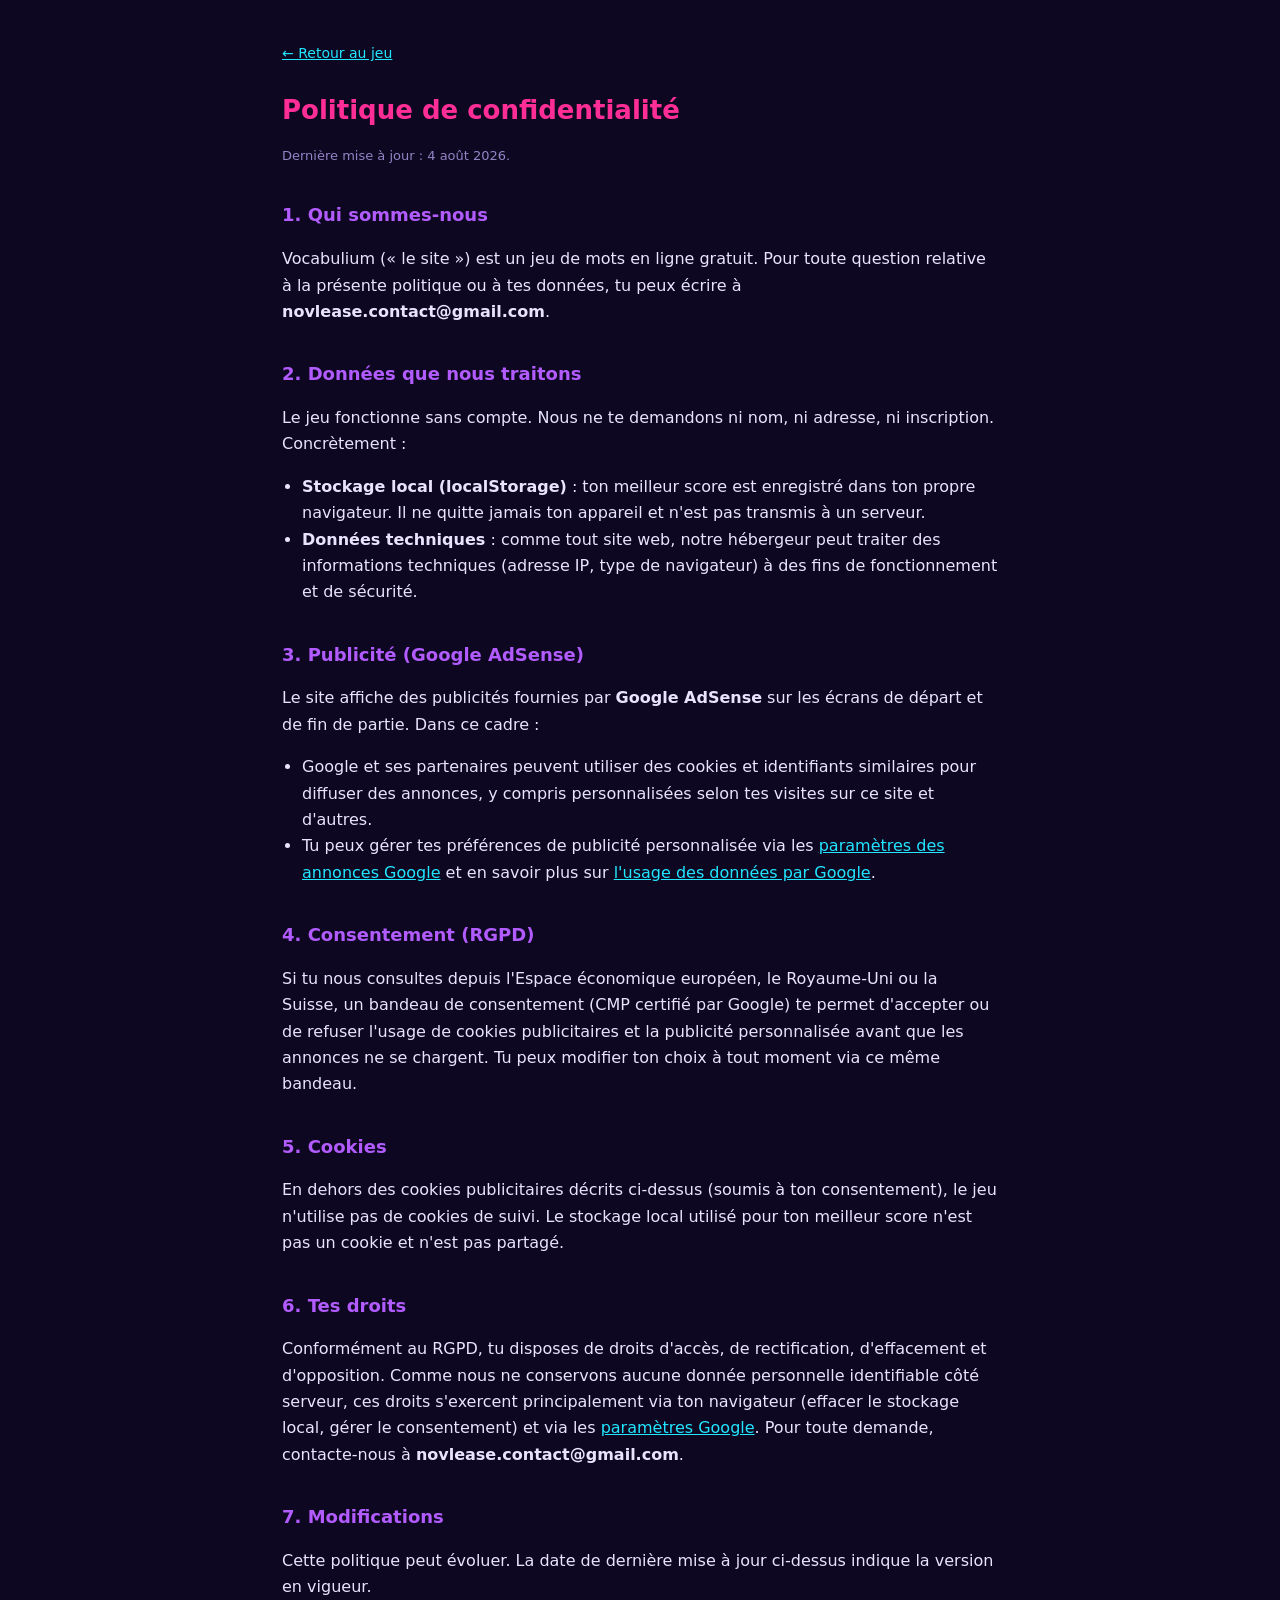
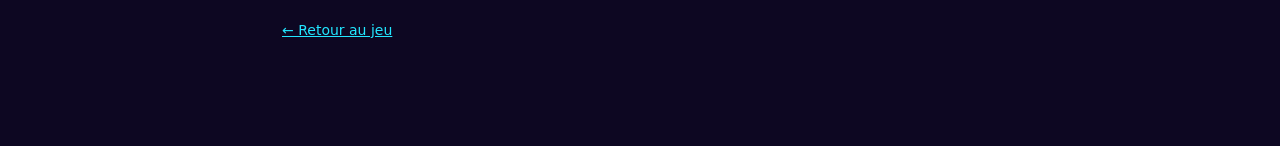
==== web/confidentialite.html @ 162a88fb "Publish" ====
<!DOCTYPE html>
<html lang="fr">
<head>
  <meta charset="utf-8">
  <meta name="viewport" content="width=device-width, initial-scale=1">
  <title>Vocabulium — Politique de confidentialité</title>
  <link rel="icon" type="image/svg+xml" href="/favicon.svg?v=46">
  <style>
    :root { color-scheme: dark; }
    * { box-sizing: border-box; }
    body { margin: 0; background: #0d0722; color: #e9e3ff;
      font-family: "Segoe UI", system-ui, sans-serif; line-height: 1.65; }
    .wrap { max-width: 760px; margin: 0 auto; padding: 40px 22px 80px; }
    a { color: #22e6ff; }
    h1 { font-size: 26px; margin: 0 0 6px; color: #ff2e97; }
    h2 { font-size: 18px; margin: 34px 0 10px; color: #b25cff; }
    .updated { color: #9385c4; font-size: 13px; margin-bottom: 8px; }
    .back { display: inline-block; margin-bottom: 24px; font-size: 14px; }
    .note { background: #190f38; border: 1px solid #3a2270; border-radius: 10px;
      padding: 12px 16px; color: #ffd23f; font-size: 14px; }
    ul { padding-left: 20px; }
  </style>
</head>
<body>
  <div class="wrap">
    <a class="back" href="/">← Retour au jeu</a>
    <h1>Politique de confidentialité</h1>
    <p class="updated">Dernière mise à jour : 4 août 2026.</p>

    <h2>1. Qui sommes-nous</h2>
    <p>Vocabulium (« le site ») est un jeu de mots en ligne gratuit. Pour toute
      question relative à la présente politique ou à tes données, tu peux écrire à
      <b>novlease.contact@gmail.com</b>.</p>

    <h2>2. Données que nous traitons</h2>
    <p>Le jeu fonctionne sans compte. Nous ne te demandons ni nom, ni adresse, ni
      inscription. Concrètement :</p>
    <ul>
      <li><b>Stockage local (localStorage)</b> : ton meilleur score est enregistré
        dans ton propre navigateur. Il ne quitte jamais ton appareil et n'est pas
        transmis à un serveur.</li>
      <li><b>Données techniques</b> : comme tout site web, notre hébergeur peut
        traiter des informations techniques (adresse IP, type de navigateur) à des
        fins de fonctionnement et de sécurité.</li>
    </ul>

    <h2>3. Publicité (Google AdSense)</h2>
    <p>Le site affiche des publicités fournies par <b>Google AdSense</b> sur les
      écrans de départ et de fin de partie. Dans ce cadre :</p>
    <ul>
      <li>Google et ses partenaires peuvent utiliser des cookies et identifiants
        similaires pour diffuser des annonces, y compris personnalisées selon tes
        visites sur ce site et d'autres.</li>
      <li>Tu peux gérer tes préférences de publicité personnalisée via les
        <a href="https://adssettings.google.com" target="_blank" rel="noopener">paramètres des annonces Google</a>
        et en savoir plus sur
        <a href="https://policies.google.com/technologies/partner-sites" target="_blank" rel="noopener">l'usage des données par Google</a>.</li>
    </ul>

    <h2>4. Consentement (RGPD)</h2>
    <p>Si tu nous consultes depuis l'Espace économique européen, le Royaume-Uni ou
      la Suisse, un bandeau de consentement (CMP certifié par Google) te permet
      d'accepter ou de refuser l'usage de cookies publicitaires et la publicité
      personnalisée avant que les annonces ne se chargent. Tu peux modifier ton
      choix à tout moment via ce même bandeau.</p>

    <h2>5. Cookies</h2>
    <p>En dehors des cookies publicitaires décrits ci-dessus (soumis à ton
      consentement), le jeu n'utilise pas de cookies de suivi. Le stockage local
      utilisé pour ton meilleur score n'est pas un cookie et n'est pas partagé.</p>

    <h2>6. Tes droits</h2>
    <p>Conformément au RGPD, tu disposes de droits d'accès, de rectification,
      d'effacement et d'opposition. Comme nous ne conservons aucune donnée
      personnelle identifiable côté serveur, ces droits s'exercent principalement
      via ton navigateur (effacer le stockage local, gérer le consentement) et via
      les <a href="https://adssettings.google.com" target="_blank" rel="noopener">paramètres Google</a>.
      Pour toute demande, contacte-nous à <b>novlease.contact@gmail.com</b>.</p>

    <h2>7. Modifications</h2>
    <p>Cette politique peut évoluer. La date de dernière mise à jour ci-dessus
      indique la version en vigueur.</p>

    <a class="back" href="/">← Retour au jeu</a>
  </div>
</body>
</html>
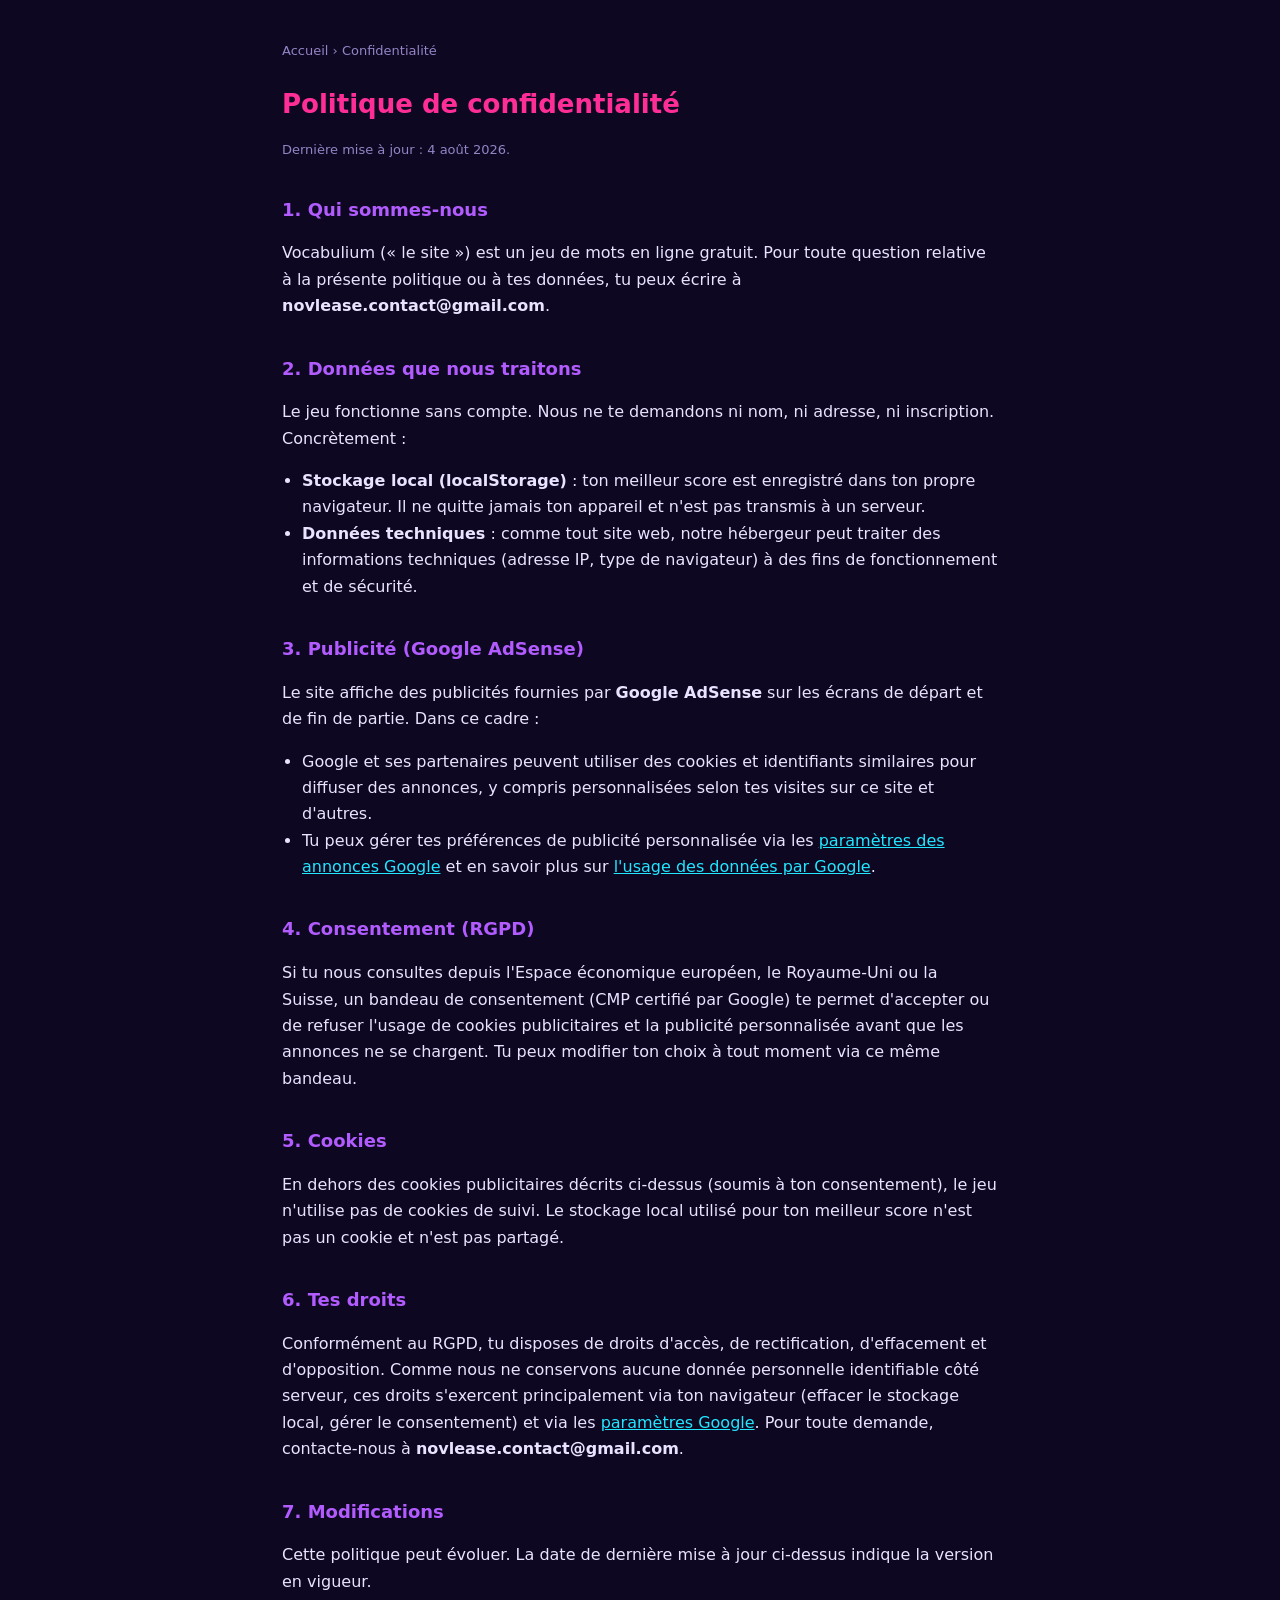
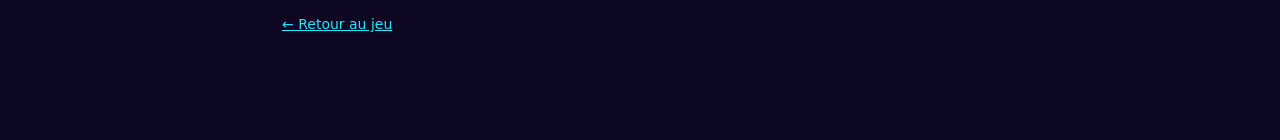
==== commit 76583f96: "seo" ====
--- a/web/confidentialite.html
+++ b/web/confidentialite.html
@@ -4,6 +4,10 @@
   <meta charset="utf-8">
   <meta name="viewport" content="width=device-width, initial-scale=1">
   <title>Vocabulium — Politique de confidentialité</title>
+  <meta name="description" content="Politique de confidentialité de Vocabulium : données traitées, publicité Google AdSense, cookies, consentement RGPD et tes droits.">
+  <link rel="canonical" href="https://www.vocabulium.fr/confidentialite.html">
+  <meta name="robots" content="index,follow">
+  <meta name="theme-color" content="#0d0722">
   <link rel="icon" type="image/svg+xml" href="/favicon.svg?v=46">
   <style>
     :root { color-scheme: dark; }
@@ -16,6 +20,9 @@
     h2 { font-size: 18px; margin: 34px 0 10px; color: #b25cff; }
     .updated { color: #9385c4; font-size: 13px; margin-bottom: 8px; }
     .back { display: inline-block; margin-bottom: 24px; font-size: 14px; }
+    nav.crumbs { font-size: 13px; color: #9385c4; margin-bottom: 22px; }
+    nav.crumbs a { color: #9385c4; text-decoration: none; }
+    nav.crumbs a:hover { color: #22e6ff; }
     .note { background: #190f38; border: 1px solid #3a2270; border-radius: 10px;
       padding: 12px 16px; color: #ffd23f; font-size: 14px; }
     ul { padding-left: 20px; }
@@ -23,7 +30,9 @@
 </head>
 <body>
   <div class="wrap">
-    <a class="back" href="/">← Retour au jeu</a>
+    <nav class="crumbs" aria-label="Fil d'Ariane">
+      <a href="/">Accueil</a> › <span>Confidentialité</span>
+    </nav>
     <h1>Politique de confidentialité</h1>
     <p class="updated">Dernière mise à jour : 4 août 2026.</p>
 
@@ -83,5 +92,15 @@
 
     <a class="back" href="/">← Retour au jeu</a>
   </div>
+  <script type="application/ld+json">
+  {
+    "@context": "https://schema.org",
+    "@type": "BreadcrumbList",
+    "itemListElement": [
+      { "@type": "ListItem", "position": 1, "name": "Accueil", "item": "https://www.vocabulium.fr/" },
+      { "@type": "ListItem", "position": 2, "name": "Confidentialité", "item": "https://www.vocabulium.fr/confidentialite.html" }
+    ]
+  }
+  </script>
 </body>
 </html>
